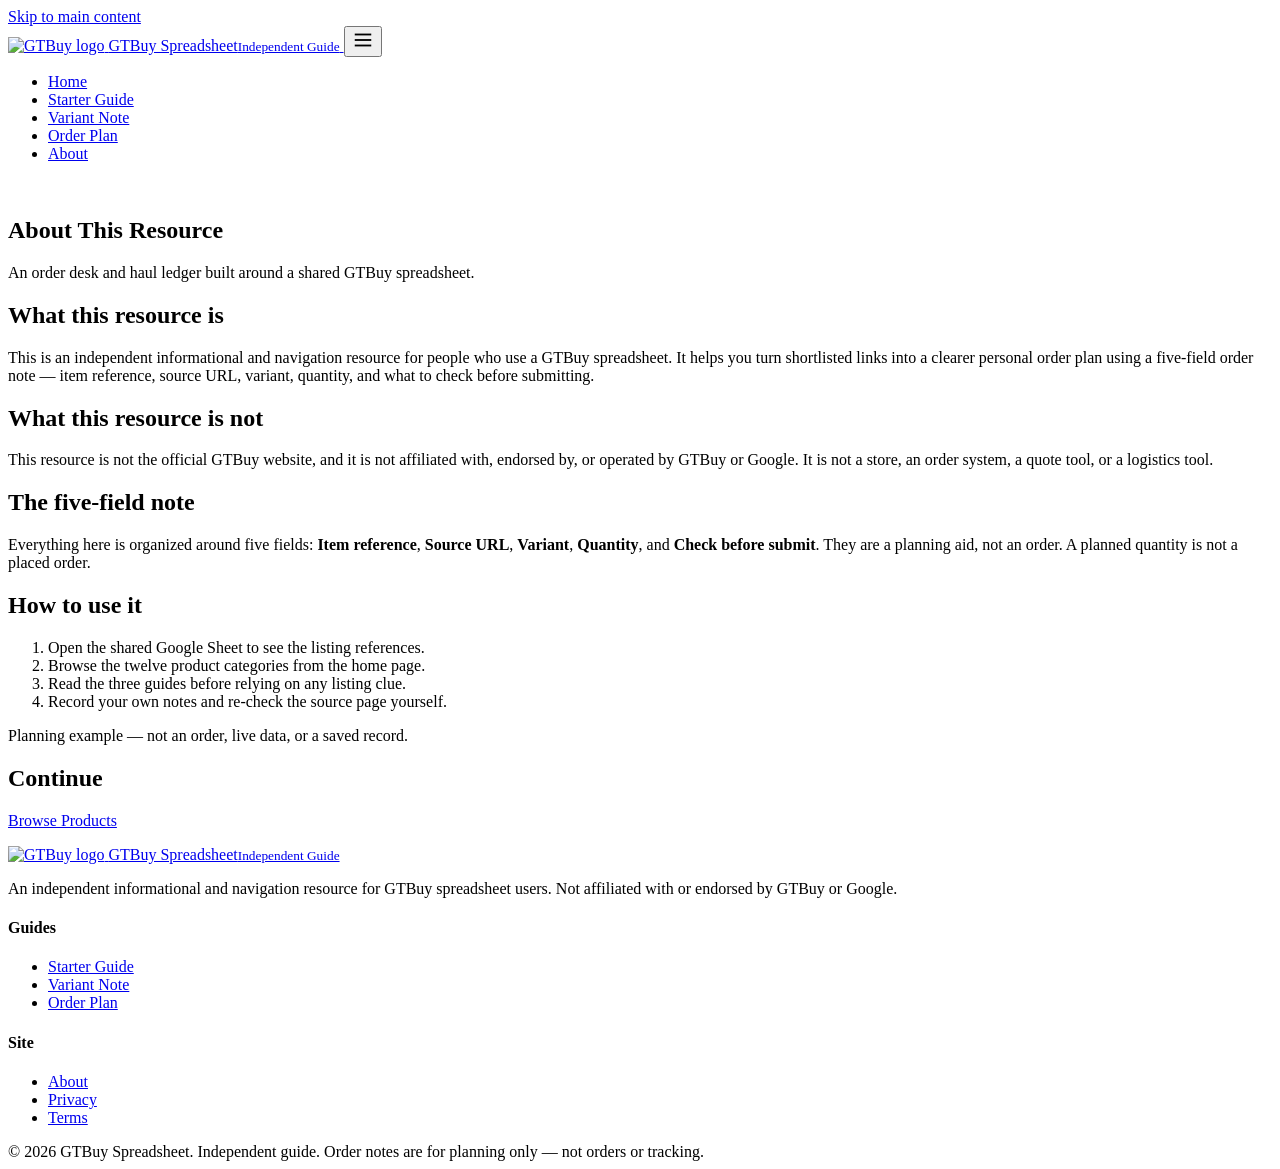
==== about/index.html @ c3aa00d6 "Add about/index.html" ====
<!DOCTYPE html>
<html lang="en">
<head>
  <meta charset="UTF-8">
  <meta name="viewport" content="width=device-width, initial-scale=1.0">
  <title>About | GTBuy Spreadsheet</title>
  <meta name="description" content="About this independent GTBuy spreadsheet resource: an order desk and haul ledger, not an official GTBuy service.">
  <link rel="canonical" href="https://repglide.github.io/gtbuy-spreadsheet/about/">
  <link rel="icon" type="image/png" href="../assets/images/favicon.png">
  <link rel="stylesheet" href="../assets/css/styles.css">
  <meta name="robots" content="index, follow">
</head>
<body>
  <a href="#main-content" class="skip-link">Skip to main content</a>

  <header class="site-header">
    <div class="container header-inner">
      <a href="../index.html" class="brand" aria-label="GTBuy Spreadsheet Home">
        <img src="../assets/images/logo.png" alt="GTBuy logo" width="34" height="34">
        <span class="brand-name">GTBuy Spreadsheet<small>Independent Guide</small></span>
      </a>
      <button class="mobile-nav-toggle" aria-expanded="false" aria-label="Toggle navigation menu">
        <svg viewBox="0 0 24 24" fill="none" stroke="currentColor" stroke-width="2" width="22" height="22"><line x1="3" y1="6" x2="21" y2="6"></line><line x1="3" y1="12" x2="21" y2="12"></line><line x1="3" y1="18" x2="21" y2="18"></line></svg>
      </button>
      <nav class="main-nav" aria-label="Primary Navigation">
        <ul>
          <li><a href="../index.html">Home</a></li>
          <li><a href="../spreadsheet-starter-guide/">Starter Guide</a></li>
          <li><a href="../variant-order-note-guide/">Variant Note</a></li>
          <li><a href="../shortlist-to-order-plan/">Order Plan</a></li>
          <li><a href="../about/" class="active">About</a></li>
        </ul>
      </nav>
    </div>
  </header>

  <main id="main-content">
    <section class="page-hero">
      <div class="container">
        <a class="back-link" href="../index.html" style="color:#fff">← Back to Home</a>
        <h1>About This Resource</h1>
        <p>An order desk and haul ledger built around a shared GTBuy spreadsheet.</p>
      </div>
    </section>

    <div class="article-paper">
      <div class="article-body">
        <h2>What this resource is</h2>
        <p>This is an independent informational and navigation resource for people who use a GTBuy spreadsheet. It helps you turn shortlisted links into a clearer personal order plan using a five-field order note — item reference, source URL, variant, quantity, and what to check before submitting.</p>

        <h2>What this resource is not</h2>
        <p>This resource is not the official GTBuy website, and it is not affiliated with, endorsed by, or operated by GTBuy or Google. It is not a store, an order system, a quote tool, or a logistics tool.</p>

        <h2>The five-field note</h2>
        <p>Everything here is organized around five fields: <strong>Item reference</strong>, <strong>Source URL</strong>, <strong>Variant</strong>, <strong>Quantity</strong>, and <strong>Check before submit</strong>. They are a planning aid, not an order. A planned quantity is not a placed order.</p>

        <h2>How to use it</h2>
        <ol>
          <li>Open the shared Google Sheet to see the listing references.</li>
          <li>Browse the twelve product categories from the home page.</li>
          <li>Read the three guides before relying on any listing clue.</li>
          <li>Record your own notes and re-check the source page yourself.</li>
        </ol>

        <p class="example-flag">Planning example — not an order, live data, or a saved record.</p>

        <h2>Continue</h2>
        <p><a href="https://repglide.com/?agent=gtbuy" class="btn btn-primary" target="_blank" rel="noopener">Browse Products</a></p>
      </div>
    </div>
  </main>

  <footer class="site-footer">
    <div class="container">
      <div class="footer-grid">
        <div class="footer-brand">
          <a href="../index.html" class="brand" aria-label="GTBuy Spreadsheet Home">
            <img src="../assets/images/logo.png" alt="GTBuy logo" width="30" height="30">
            <span class="brand-name">GTBuy Spreadsheet<small>Independent Guide</small></span>
          </a>
          <p>An independent informational and navigation resource for GTBuy spreadsheet users. Not affiliated with or endorsed by GTBuy or Google.</p>
        </div>
        <div class="footer-col">
          <h4>Guides</h4>
          <ul>
            <li><a href="../spreadsheet-starter-guide/">Starter Guide</a></li>
            <li><a href="../variant-order-note-guide/">Variant Note</a></li>
            <li><a href="../shortlist-to-order-plan/">Order Plan</a></li>
          </ul>
        </div>
        <div class="footer-col">
          <h4>Site</h4>
          <ul>
            <li><a href="../about/">About</a></li>
            <li><a href="../privacy/">Privacy</a></li>
            <li><a href="../terms/">Terms</a></li>
          </ul>
        </div>
      </div>
      <div class="footer-bottom">
        <span>&copy; <span id="year">2026</span> GTBuy Spreadsheet. Independent guide.</span>
        <span>Order notes are for planning only — not orders or tracking.</span>
      </div>
    </div>
  </footer>

  <script src="../assets/js/main.js"></script>
</body>
</html>
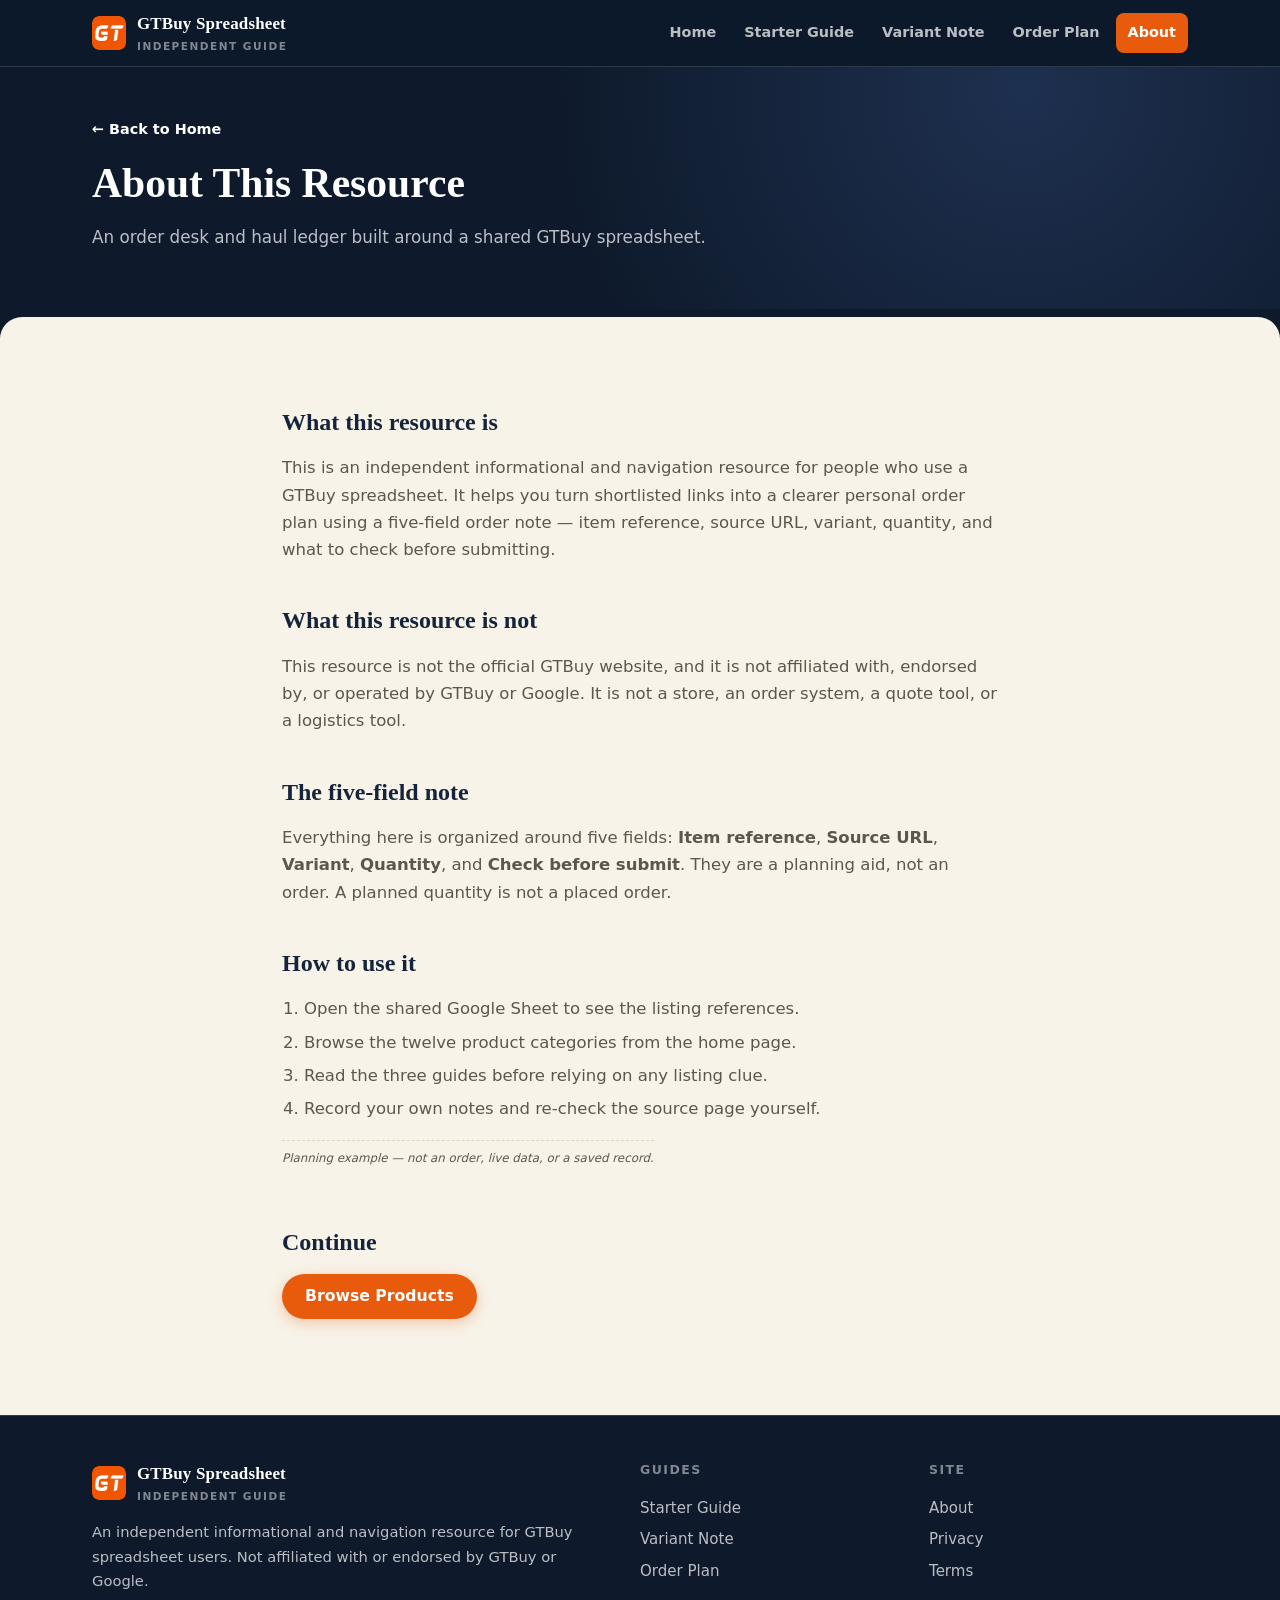
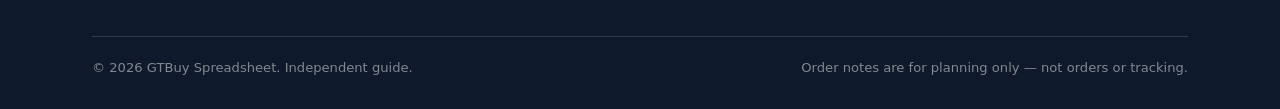
==== commit 21630903: "Set nofollow noopener on repglide links" ====
--- a/about/index.html
+++ b/about/index.html
@@ -65,7 +65,7 @@
         <p class="example-flag">Planning example — not an order, live data, or a saved record.</p>
 
         <h2>Continue</h2>
-        <p><a href="https://repglide.com/?agent=gtbuy" class="btn btn-primary" target="_blank" rel="noopener">Browse Products</a></p>
+        <p><a href="https://repglide.com/?agent=gtbuy" class="btn btn-primary" target="_blank" rel="nofollow noopener">Browse Products</a></p>
       </div>
     </div>
   </main>
--- a/assets/css/styles.css
+++ b/assets/css/styles.css
@@ -0,0 +1,283 @@
+/* ==========================================================================
+   GTBuy Spreadsheet — Order Desk / Haul Ledger theme
+   Midnight navy desk · paper off-white panels · persimmon · mint · steel
+   ========================================================================== */
+
+:root {
+  /* palette */
+  --navy:        #0E1A2B;
+  --navy-2:      #15243B;
+  --navy-3:      #1E3050;
+  --paper:       #F7F3E8;
+  --paper-2:     #EFE9DA;
+  --paper-3:     #E7DFCC;
+  --white:       #FCFAF2;
+  --ink:         #23201A;
+  --ink-soft:    #5C574C;
+  --ink-faint:   #908979;
+  --persimmon:   #E85A0C;
+  --persimmon-d: #C84A08;
+  --persimmon-s: #FCE8DA;
+  --mint:        #2FA68C;
+  --mint-d:      #1E7A67;
+  --mint-s:      #DCF2EA;
+  --steel:       #5B7C99;
+  --steel-s:     #E3ECF3;
+  --line:        #DDD6C5;
+  --line-soft:   #E8E1D0;
+  --on-navy:     rgba(255,255,255,0.72);
+  --on-navy-dim: rgba(255,255,255,0.48);
+  --on-navy-line: rgba(255,255,255,0.14);
+
+  /* typography */
+  --serif: Georgia, 'Times New Roman', Times, serif;
+  --sans: system-ui, -apple-system, 'Segoe UI', Roboto, Helvetica, Arial, sans-serif;
+  --mono: ui-monospace, SFMono-Regular, 'SF Mono', Menlo, Consolas, monospace;
+
+  /* geometry */
+  --radius: 14px;
+  --radius-sm: 8px;
+  --container: 1140px;
+  --shadow-sm: 0 1px 2px rgba(14, 26, 43, 0.06), 0 2px 8px rgba(14, 26, 43, 0.07);
+  --shadow-md: 0 4px 14px rgba(14, 26, 43, 0.12), 0 12px 32px rgba(14, 26, 43, 0.10);
+}
+
+* { box-sizing: border-box; }
+html { scroll-behavior: smooth; -webkit-text-size-adjust: 100%; }
+
+body {
+  margin: 0;
+  font-family: var(--sans);
+  font-size: 16.5px;
+  line-height: 1.65;
+  color: var(--ink);
+  background: var(--navy);
+  -webkit-font-smoothing: antialiased;
+  text-rendering: optimizeLegibility;
+}
+
+/* ---------- accessibility ---------- */
+.skip-link { position: absolute; left: -9999px; top: 0; background: var(--persimmon); color: #fff; padding: 10px 16px; z-index: 200; border-radius: 0 0 var(--radius-sm) 0; }
+.skip-link:focus { left: 0; }
+:focus-visible { outline: 3px solid var(--mint); outline-offset: 2px; border-radius: 3px; }
+.visually-hidden { position: absolute !important; width: 1px; height: 1px; margin: -1px; padding: 0; border: 0; overflow: hidden; clip: rect(0 0 0 0); white-space: nowrap; }
+
+/* ---------- layout ---------- */
+.container { max-width: var(--container); margin: 0 auto; padding: 0 22px; }
+
+/* ---------- header (on navy) ---------- */
+.site-header { position: sticky; top: 0; z-index: 100; background: rgba(14, 26, 43, 0.92); backdrop-filter: saturate(140%) blur(8px); border-bottom: 1px solid var(--on-navy-line); }
+.header-inner { display: flex; align-items: center; gap: 20px; height: 66px; }
+.brand { display: flex; align-items: center; gap: 11px; text-decoration: none; color: #fff; }
+.brand img { width: 34px; height: 34px; display: block; border-radius: 7px; }
+.brand-name { font-family: var(--serif); font-weight: 700; font-size: 1.06rem; letter-spacing: 0.01em; }
+.brand-name small { display: block; font-family: var(--sans); font-weight: 600; font-size: 0.66rem; color: var(--on-navy-dim); letter-spacing: 0.14em; text-transform: uppercase; }
+
+.main-nav { margin-left: auto; }
+.main-nav ul { display: flex; align-items: center; gap: 4px; list-style: none; margin: 0; padding: 0; }
+.main-nav a { display: block; padding: 8px 12px; text-decoration: none; color: var(--on-navy); font-weight: 600; font-size: 0.9rem; border-radius: var(--radius-sm); }
+.main-nav a:hover { background: var(--navy-2); color: #fff; }
+.main-nav a.active { color: #fff; background: var(--persimmon); }
+
+.mobile-nav-toggle { display: none; margin-left: auto; width: 44px; height: 44px; border: 1px solid var(--on-navy-line); background: var(--navy-2); border-radius: var(--radius-sm); cursor: pointer; color: #fff; }
+.mobile-nav-toggle svg { display: block; margin: 0 auto; }
+
+@media (max-width: 860px) {
+  .main-nav { display: none; }
+  .mobile-nav-toggle { display: block; }
+  .main-nav.open { display: block; position: absolute; left: 0; right: 0; top: 66px; background: var(--navy-2); border-bottom: 1px solid var(--on-navy-line); box-shadow: var(--shadow-md); }
+  .main-nav.open ul { flex-direction: column; align-items: stretch; gap: 2px; padding: 8px; }
+  .main-nav.open a { padding: 12px 14px; }
+}
+
+/* ---------- buttons ---------- */
+.btn { display: inline-flex; align-items: center; justify-content: center; gap: 8px; padding: 12px 22px; border-radius: 999px; text-decoration: none; font-weight: 700; font-size: 0.98rem; line-height: 1.2; border: 1.5px solid transparent; transition: transform 0.12s ease, box-shadow 0.12s ease, background 0.12s ease; }
+.btn:active { transform: translateY(1px); }
+.btn-primary { background: var(--persimmon); color: #fff; box-shadow: 0 4px 14px rgba(232, 90, 12, 0.30); }
+.btn-primary:hover { background: var(--persimmon-d); box-shadow: 0 6px 18px rgba(232, 90, 12, 0.38); }
+.btn-secondary { background: var(--white); color: var(--ink); border-color: var(--line); box-shadow: var(--shadow-sm); }
+.btn-secondary:hover { border-color: var(--ink-3, #33404F); background: #fff; }
+.btn-ghost-on-navy { background: transparent; color: #fff; border-color: var(--on-navy-line); }
+.btn-ghost-on-navy:hover { border-color: var(--on-navy); }
+.btn-sm { padding: 9px 16px; font-size: 0.88rem; }
+
+/* ---------- hero (on navy) ---------- */
+.hero-section { padding: 56px 0 44px; position: relative; overflow: hidden; background: radial-gradient(circle at 85% 10%, var(--navy-3) 0, transparent 45%), radial-gradient(circle at 10% 90%, var(--navy-2) 0, transparent 40%); }
+.hero-grid { display: grid; grid-template-columns: 1.05fr 0.95fr; gap: 44px; align-items: center; }
+.hero-badge { display: inline-block; padding: 5px 13px; border-radius: 999px; background: var(--mint-s); color: var(--mint-d); font-weight: 700; font-size: 0.76rem; letter-spacing: 0.08em; text-transform: uppercase; }
+.hero-title { font-family: var(--serif); font-size: clamp(2.05rem, 4.6vw, 3.1rem); line-height: 1.12; color: #fff; margin: 18px 0 16px; font-weight: 700; }
+.hero-title em { font-style: normal; color: var(--persimmon); }
+.hero-description { font-size: 1.08rem; color: var(--on-navy); max-width: 34em; margin: 0 0 26px; }
+.hero-actions { display: flex; flex-wrap: wrap; gap: 12px; }
+
+/* hero order-note paper visual */
+.hero-visual { position: relative; }
+.note-paper { position: relative; background: var(--paper); border-radius: 10px; padding: 22px 20px 18px; box-shadow: var(--shadow-md); transform: rotate(1.2deg); }
+.note-paper::before { content: ""; position: absolute; top: -9px; right: 24px; width: 34px; height: 18px; border-radius: 3px; background: linear-gradient(135deg, #c7c0b0 0 46%, #d8d2c4 46% 54%, #b7b0a0 54%); box-shadow: 0 2px 3px rgba(14,26,43,0.2); }
+.paperclip { position: absolute; top: -16px; left: 30px; }
+.note-head { display: flex; align-items: center; justify-content: space-between; margin-bottom: 14px; }
+.note-title { font-family: var(--mono); font-size: 0.72rem; letter-spacing: 0.12em; text-transform: uppercase; color: var(--ink-faint); }
+.dotted-row { display: flex; align-items: baseline; gap: 10px; padding: 7px 0; }
+.dotted-row .rn { font-family: var(--mono); font-size: 0.72rem; color: var(--ink-faint); flex: none; }
+.dotted-row .field { font-weight: 700; color: var(--ink); white-space: nowrap; font-size: 0.92rem; }
+.dotted-row .dots { flex: 1; border-bottom: 2px dotted var(--line); min-width: 16px; transform: translateY(-4px); }
+.dotted-row .val { color: var(--ink-soft); font-family: var(--mono); font-size: 0.8rem; }
+.stamp { display: inline-block; transform: rotate(-5deg); padding: 4px 12px; border: 2px solid var(--persimmon); color: var(--persimmon); border-radius: 5px; font-weight: 800; letter-spacing: 0.12em; text-transform: uppercase; font-size: 0.72rem; }
+.stamp.is-recheck { border-color: var(--persimmon); color: var(--persimmon); }
+.stamp.is-ready { border-color: var(--mint); color: var(--mint-d); }
+
+@media (max-width: 860px) {
+  .hero-grid { grid-template-columns: 1fr; gap: 26px; }
+  .hero-section { padding-top: 34px; }
+}
+
+/* ---------- desk paper (main content sheet) ---------- */
+.desk-paper { background: var(--paper); border-radius: 26px 26px 0 0; padding: 8px 0 20px; margin-top: 8px; }
+
+/* ---------- section scaffolding ---------- */
+.section { padding: 46px 0; }
+.section-alt { background: var(--paper-2); }
+.section-header { max-width: 680px; margin: 0 auto 34px; text-align: center; }
+.eyebrow { display: inline-block; font-size: 0.76rem; font-weight: 700; letter-spacing: 0.14em; text-transform: uppercase; color: var(--persimmon); }
+.section-title { font-family: var(--serif); font-size: clamp(1.6rem, 3.4vw, 2.15rem); color: var(--navy-2); margin: 10px 0 12px; line-height: 1.2; }
+.section-lead { color: var(--ink-soft); font-size: 1.02rem; margin: 0; }
+
+/* ---------- category grid (file cards with index tabs) ---------- */
+.categories-section { padding-top: 10px; }
+.cat-grid { display: grid; grid-template-columns: repeat(4, 1fr); gap: 14px; }
+.cat-card {
+  position: relative; display: flex; flex-direction: column; gap: 9px;
+  background: var(--white); border: 1px solid var(--line); border-radius: var(--radius);
+  padding: 30px 16px 14px; text-decoration: none; color: var(--ink);
+  box-shadow: var(--shadow-sm); transition: transform 0.14s ease, box-shadow 0.14s ease, border-color 0.14s ease;
+}
+.cat-card:hover { transform: translateY(-3px); box-shadow: var(--shadow-md); border-color: var(--persimmon); }
+.cat-tab { position: absolute; top: -1px; left: 14px; padding: 3px 11px; border-radius: 0 0 7px 7px; font-family: var(--mono); font-size: 0.7rem; font-weight: 700; letter-spacing: 0.05em; color: #fff; }
+.cat-card:nth-child(4n+1) .cat-tab { background: var(--persimmon); }
+.cat-card:nth-child(4n+2) .cat-tab { background: var(--mint); }
+.cat-card:nth-child(4n+3) .cat-tab { background: var(--steel); }
+.cat-card:nth-child(4n+4) .cat-tab { background: var(--navy-3); }
+.cat-icon { width: 30px; height: 30px; color: var(--persimmon-d); }
+.cat-icon svg { width: 100%; height: 100%; }
+.cat-name { font-weight: 700; color: var(--navy-2); font-size: 0.97rem; line-height: 1.3; }
+.cat-card .cat-arrow { margin-top: auto; font-size: 0.8rem; font-weight: 700; color: var(--persimmon); }
+
+@media (max-width: 900px) {
+  .cat-grid { grid-template-columns: repeat(2, 1fr); gap: 12px; }
+  .cat-card { padding: 28px 13px 12px; }
+}
+
+/* ---------- five-field order note ---------- */
+.fields-list { list-style: none; margin: 0 auto; padding: 0; max-width: 720px; }
+.fields-list li {
+  display: flex; gap: 14px; align-items: flex-start; padding: 15px 17px; margin: 11px 0;
+  background: var(--white); border: 1px solid var(--line); border-radius: var(--radius); box-shadow: var(--shadow-sm);
+}
+.fields-list .field-num { flex: none; font-family: var(--mono); font-size: 0.8rem; color: var(--ink-faint); padding-top: 2px; min-width: 22px; }
+.fields-list .field-body { flex: 1; }
+.fields-list .field-body strong { display: block; color: var(--navy-2); font-size: 1rem; margin-bottom: 3px; }
+.fields-list .field-body p { margin: 0; color: var(--ink-soft); font-size: 0.93rem; }
+
+/* ---------- signatures ---------- */
+.row-number { font-family: var(--mono); font-size: 0.74rem; color: var(--ink-faint); }
+.margin-note { border-left: 3px solid var(--persimmon); background: var(--persimmon-s); padding: 14px 16px; border-radius: 0 var(--radius-sm) var(--radius-sm) 0; margin: 18px 0; font-size: 0.94rem; color: #7A3A08; }
+.margin-note strong { display: block; font-size: 0.72rem; letter-spacing: 0.12em; text-transform: uppercase; margin-bottom: 4px; color: var(--persimmon-d); }
+
+.align-line { border-top: 1px dashed var(--line); position: relative; margin: 22px 0; }
+.align-line span { position: absolute; top: -0.65em; left: 50%; transform: translateX(-50%); background: var(--paper); padding: 0 12px; font-family: var(--mono); font-size: 0.72rem; color: var(--ink-faint); letter-spacing: 0.1em; }
+.section-alt .align-line span { background: var(--paper-2); }
+
+.open-note { display: inline-flex; align-items: center; gap: 9px; padding: 10px 14px; border: 1px dashed var(--persimmon); border-radius: var(--radius-sm); background: var(--persimmon-s); color: #7A3A08; font-weight: 600; font-size: 0.92rem; margin: 10px 0; }
+.open-note .qmark { flex: none; width: 24px; height: 24px; border-radius: 50%; background: var(--persimmon); color: #fff; display: grid; place-items: center; font-weight: 800; }
+
+.example-flag { display: inline-block; margin-top: 14px; font-size: 0.74rem; color: var(--ink-faint); font-style: italic; border-top: 1px dashed var(--line); padding-top: 8px; }
+
+/* ---------- can / cannot ---------- */
+.duo-grid { display: grid; grid-template-columns: 1fr 1fr; gap: 14px; }
+.duo-col { background: var(--white); border: 1px solid var(--line); border-radius: var(--radius); padding: 20px 22px; }
+.duo-col h3 { margin: 0 0 10px; font-size: 1.02rem; display: flex; align-items: center; gap: 9px; color: var(--navy-2); }
+.duo-col ul { margin: 0; padding-left: 18px; color: var(--ink-soft); font-size: 0.94rem; }
+.duo-col ul li { margin: 6px 0; }
+.duo-col .mark { flex: none; width: 22px; height: 22px; border-radius: 5px; display: grid; place-items: center; font-size: 0.78rem; color: #fff; font-family: var(--mono); }
+.duo-col.is-can .mark { background: var(--mint); }
+.duo-col.is-cannot .mark { background: var(--persimmon); }
+
+@media (max-width: 720px) { .duo-grid { grid-template-columns: 1fr; } }
+
+/* ---------- guide entry cards ---------- */
+.guide-grid { display: grid; grid-template-columns: repeat(3, 1fr); gap: 16px; }
+.guide-card { display: flex; flex-direction: column; background: var(--white); border: 1px solid var(--line); border-radius: var(--radius); padding: 24px 22px; text-decoration: none; color: var(--ink); box-shadow: var(--shadow-sm); transition: transform 0.14s ease, box-shadow 0.14s ease; }
+.guide-card:hover { transform: translateY(-3px); box-shadow: var(--shadow-md); }
+.guide-card .guide-num { font-family: var(--mono); font-size: 0.78rem; color: var(--steel); letter-spacing: 0.1em; }
+.guide-card h3 { font-family: var(--serif); font-size: 1.24rem; color: var(--navy-2); margin: 8px 0 10px; }
+.guide-card p { color: var(--ink-soft); font-size: 0.95rem; margin: 0 0 16px; }
+.guide-card .guide-cta { margin-top: auto; font-weight: 700; color: var(--persimmon); font-size: 0.9rem; }
+@media (max-width: 900px) { .guide-grid { grid-template-columns: 1fr; } }
+
+/* ---------- before you leave the desk ---------- */
+.desk-list { list-style: none; margin: 0; padding: 0; max-width: 760px; margin-inline: auto; }
+.desk-list li { display: flex; gap: 14px; align-items: flex-start; padding: 14px 16px; margin: 10px 0; background: var(--white); border: 1px solid var(--line); border-radius: var(--radius); box-shadow: var(--shadow-sm); }
+.desk-list .dn { flex: none; font-family: var(--mono); font-size: 0.8rem; color: var(--persimmon); font-weight: 700; padding-top: 2px; }
+.desk-list p { margin: 0; color: var(--ink-soft); font-size: 0.96rem; }
+.desk-list strong { color: var(--navy-2); }
+
+/* ---------- FAQ ---------- */
+.faq-list { max-width: 760px; margin: 0 auto; }
+details.faq-item { background: var(--white); border: 1px solid var(--line); border-radius: var(--radius); margin: 10px 0; box-shadow: var(--shadow-sm); overflow: hidden; }
+details.faq-item summary { cursor: pointer; list-style: none; padding: 16px 20px; font-weight: 700; color: var(--navy-2); display: flex; align-items: center; justify-content: space-between; gap: 14px; }
+details.faq-item summary::-webkit-details-marker { display: none; }
+details.faq-item summary::after { content: "+"; font-size: 1.5rem; font-weight: 400; color: var(--persimmon); line-height: 1; }
+details.faq-item[open] summary::after { content: "–"; }
+.faq-item .faq-body { padding: 0 20px 18px; color: var(--ink-soft); font-size: 0.96rem; }
+.faq-item .faq-body p { margin: 0 0 10px; }
+
+/* ---------- final CTA (navy stamp on paper) ---------- */
+.final-cta { background: var(--navy-2); color: #fff; border-radius: 20px; padding: 44px 40px; text-align: center; position: relative; overflow: hidden; }
+.final-cta::before { content: ""; position: absolute; inset: 0; opacity: 0.35; background: radial-gradient(circle at 15% 20%, var(--persimmon) 0, transparent 40%), radial-gradient(circle at 85% 80%, var(--mint) 0, transparent 40%); }
+.final-cta h2 { font-family: var(--serif); font-size: clamp(1.5rem, 3.2vw, 2.1rem); margin: 0 0 12px; position: relative; }
+.final-cta p { color: rgba(255,255,255,0.82); max-width: 30em; margin: 0 auto 24px; position: relative; }
+.final-cta .btn-primary { position: relative; }
+
+/* ---------- footer (on navy) ---------- */
+.site-footer { background: var(--navy); color: var(--on-navy); padding: 44px 0 30px; border-top: 1px solid var(--on-navy-line); }
+.footer-grid { display: grid; grid-template-columns: 2fr 1fr 1fr; gap: 30px; }
+.footer-brand p { color: var(--on-navy); font-size: 0.92rem; max-width: 34em; }
+.footer-brand .brand { color: #fff; }
+.footer-col h4 { font-size: 0.78rem; letter-spacing: 0.12em; text-transform: uppercase; color: var(--on-navy-dim); margin: 0 0 12px; }
+.footer-col ul { list-style: none; margin: 0; padding: 0; }
+.footer-col a { color: var(--on-navy); text-decoration: none; font-size: 0.94rem; line-height: 2.1; }
+.footer-col a:hover { color: #fff; }
+.footer-bottom { margin-top: 28px; padding-top: 20px; border-top: 1px solid var(--on-navy-line); font-size: 0.82rem; color: var(--on-navy-dim); display: flex; flex-wrap: wrap; gap: 8px 20px; justify-content: space-between; }
+@media (max-width: 720px) { .footer-grid { grid-template-columns: 1fr; } }
+
+/* ---------- article / guide pages ---------- */
+.page-hero { background: radial-gradient(circle at 80% 10%, var(--navy-3) 0, transparent 45%), var(--navy); color: #fff; padding: 48px 0 40px; position: relative; overflow: hidden; }
+.page-hero .container { position: relative; }
+.page-hero h1 { font-family: var(--serif); font-size: clamp(1.8rem, 4vw, 2.6rem); margin: 12px 0 12px; line-height: 1.15; color: #fff; }
+.page-hero p { color: var(--on-navy); max-width: 40em; font-size: 1.05rem; }
+
+.article-paper { background: var(--paper); border-radius: 22px 22px 0 0; margin-top: 8px; padding: 8px 0 20px; }
+.article-body { max-width: 760px; margin: 0 auto; padding: 40px 22px 60px; }
+.article-body h2 { font-family: var(--serif); font-size: 1.5rem; color: var(--navy-2); margin: 38px 0 12px; }
+.article-body h3 { font-size: 1.12rem; color: var(--navy-2); margin: 26px 0 8px; }
+.article-body p { color: var(--ink-soft); margin: 0 0 16px; }
+.article-body ul, .article-body ol { color: var(--ink-soft); margin: 0 0 18px; padding-left: 22px; }
+.article-body li { margin: 6px 0; }
+.article-body blockquote { margin: 22px 0; padding: 16px 20px; background: var(--paper-2); border-left: 4px solid var(--mint); border-radius: 0 var(--radius-sm) var(--radius-sm) 0; color: var(--navy-3); font-family: var(--serif); font-size: 1.06rem; }
+
+.back-link { display: inline-flex; align-items: center; gap: 6px; color: var(--mint); font-weight: 700; text-decoration: none; font-size: 0.9rem; margin-bottom: 6px; }
+.back-link:hover { text-decoration: underline; }
+
+/* legal pages */
+.legal-body { max-width: 720px; margin: 0 auto; padding: 40px 22px 60px; }
+.legal-body h1 { font-family: var(--serif); color: var(--navy-2); font-size: 2rem; margin: 0 0 6px; }
+.legal-body .legal-date { color: var(--ink-faint); font-size: 0.85rem; margin-bottom: 24px; }
+.legal-body h2 { font-family: var(--serif); font-size: 1.25rem; color: var(--navy-2); margin: 28px 0 8px; }
+.legal-body p, .legal-body li { color: var(--ink-soft); }
+.legal-body ul { padding-left: 22px; }
+
+/* 404 */
+.notfound { text-align: center; padding: 70px 22px 80px; }
+.notfound .big { font-family: var(--serif); font-size: clamp(4rem, 14vw, 7rem); color: var(--navy-2); margin: 0; line-height: 1; }
+.notfound h1 { font-family: var(--serif); color: var(--navy-2); margin: 8px 0 12px; }
+.notfound p { color: var(--ink-soft); max-width: 30em; margin: 0 auto 24px; }
